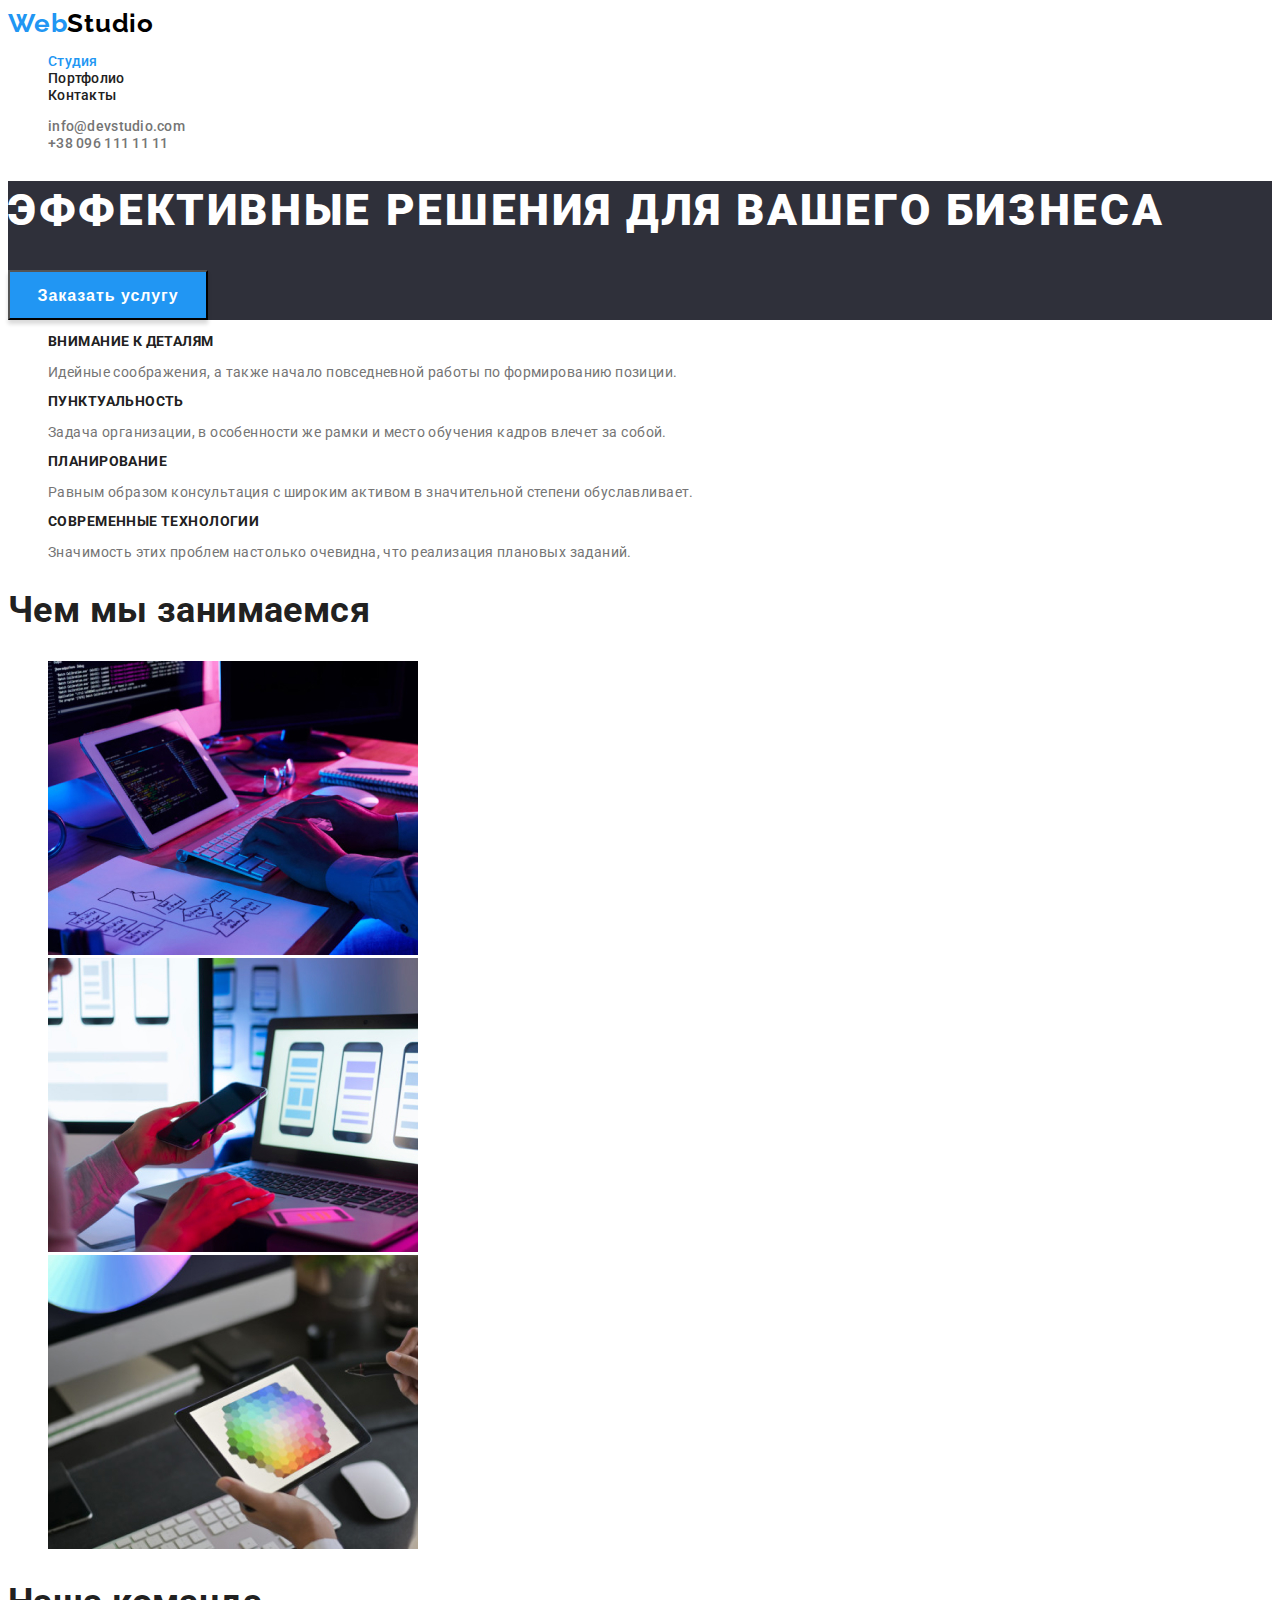
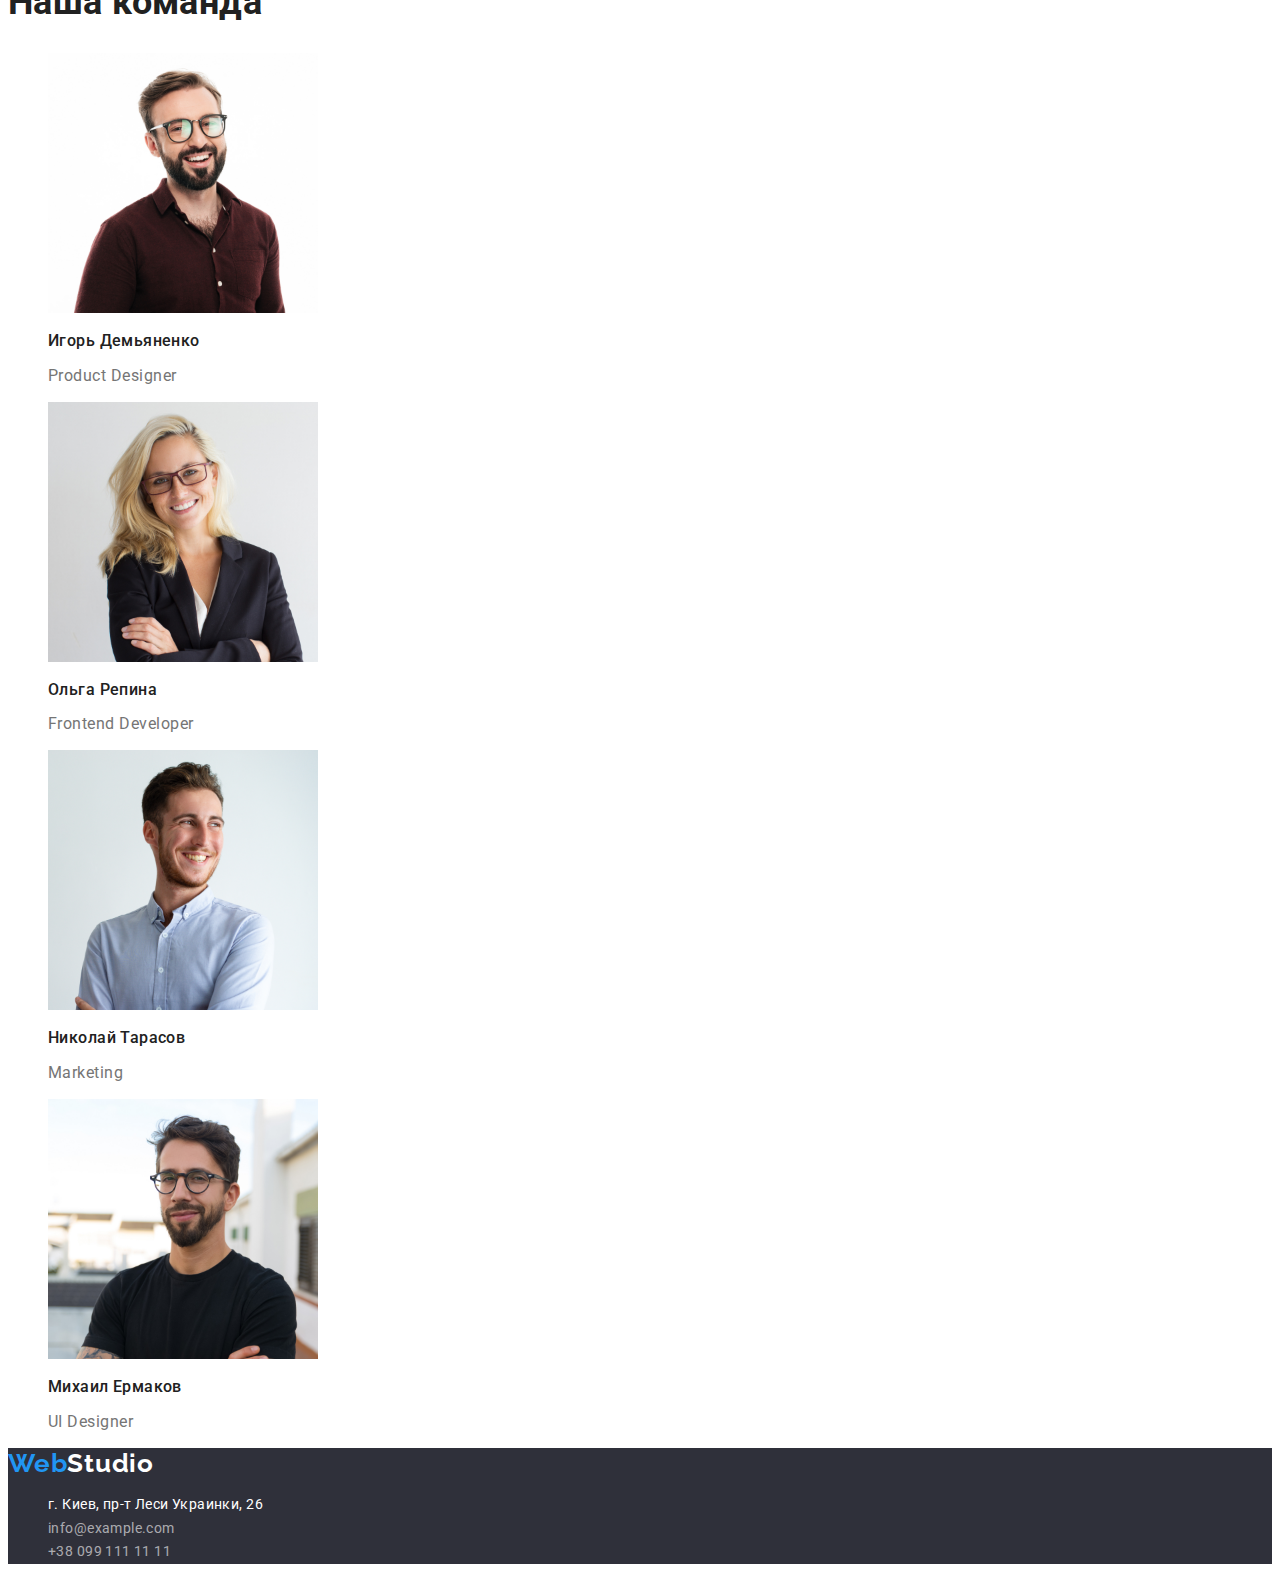
==== index.html @ 62fd4bff "Initial commit" ====
<!DOCTYPE html>
<html lang="ru">

<head>
    <meta charset="UTF-8">
    <meta http-equiv="X-UA-Compatible" content="IE=edge">
    <meta name="viewport" content="width=device-width, initial-scale=1.0">
    <title>Document</title>
    <link rel="preconnect" href="https://fonts.gstatic.com" crossorigin>
    <link
        href="https://fonts.googleapis.com/css2?family=Raleway:wght@700&family=Roboto:wght@400;500;700;900&display=swap"
        rel="stylesheet">
    <link rel="stylesheet" href="./css/styles.css">
</head>

<body>
    <header class="header">
        <nav>
            <a href="/" class="logo link"><span class="logo-color">Web</span>Studio</a>
            <ul class="site-nav list">
                <li><a href="./index.html" class="link current">Студия</a></li>
                <li><a href="./portfolio.html" class="link">Портфолио</a></li>
                <li><a href="/" class="link">Контакты</a></li>
            </ul>
        </nav>
        <ul class="contact-nav list">
            <li><a href="mailto:info@devstudio.com" class="link">info@devstudio.com</a></li>
            <li><a href="tel:380961111111" class="link">+38 096 111 11 11</a></li>
        </ul>
    </header>
    <main>
        <section class="hero">
            <h1 class="hero-title">Эффективные решения для вашего бизнеса</h1>
            <button type="button" class="hero-button">Заказать услугу</button>
        </section>
        <section>
            <h2 class="visually-hidden">Наши плюсы</h2>
            <ul class="features list">
                <li>
                    <h3 class="title">Внимание к деталям</h3>
                    <p class="features-title">Идейные соображения, а также начало повседневной работы по формированию
                        позиции.</p>
                </li>
                <li>
                    <h3 class="title">Пунктуальность</h3>
                    <p class="features-title">Задача организации, в особенности же рамки и место обучения кадров влечет
                        за собой.</p>
                </li>
                <li>
                    <h3 class="title">Планирование</h3>
                    <p class="features-title">Равным образом консультация с широким активом в значительной степени
                        обуславливает.</p>
                </li>
                <li>
                    <h3 class="title">Современные технологии</h3>
                    <p class="features-title">Значимость этих проблем настолько очевидна, что реализация плановых
                        заданий.</p>
                </li>
            </ul>
        </section>
        <section class="section">
            <h2 class="section-title">Чем мы занимаемся</h2>
            <ul class="section-item list">
                <li><img src="./images/img.jpg" alt="Разработка приложений" width="370" height="294"></li>
                <li><img src="./images/img2.jpg" alt="Разработка приложений" width="370" height="294"></li>
                <li><img src="./images/img3.jpg" alt="Разработка приложений" width="370" height="294"></li>
            </ul>
        </section>
        <section class="section">
            <h2 class="section-title">Наша команда</h2>
            <ul class="section-team list">
                <li>
                    <img src="./images/foto.jpg" alt="Игорь Демьяненко" width="270">
                    <h3 class="team">Игорь Демьяненко</h3>
                    <p class="team-list">Product Designer</p>
                </li>
                <li>
                    <img src="./images/foto2.jpg" alt="Ольга Репина" width="270">
                    <h3 class="team">Ольга Репина</h3>
                    <p class="team-list">Frontend Developer</p>
                </li>
                <li>
                    <img src="./images/foto3.jpg" alt="Николай Тарасов" width="270">
                    <h3 class="team">Николай Тарасов</h3>
                    <p class="team-list">Marketing</p>
                </li>
                <li>
                    <img src="./images/foto4.jpg" alt="Михаил Ермаков" width="270">
                    <h3 class="team">Михаил Ермаков</h3>
                    <p class="team-list">UI Designer</p>
                </li>
            </ul>
        </section>
    </main>
    <footer class="footer">
        <a href="/" class="footer-logo link"><span class="footer-logo-studio">Web</span>Studio</a>
        <address class="element-style">
            <ul class="adress list">
                <li class="adress-item">
                    <a class="adress-text" href="https://goo.gl/maps/piqngm7oDQpEDh6u6" target="_blank"
                        rel="noopener nofollow noreferrer">г. Киев, пр-т Леси Украинки, 26</a>
                </li>
                <li class="adress-item">
                    <a class="adress-link" href="mailto:info@example.com">info@example.com</a>
                </li>
                <li class="adress-item">
                    <a class="adress-link" href="tel:+380991111111">+38 099 111 11 11</a>
                </li>
            </ul>
        </address>
    </footer>
</body>

</html>
---- css/styles.css ----
:root {
    --primary-text-color: #212121;
    --secondary-text-color: #757575;
    --accent-text-color: #2196F3;
    --background-color: #ffffff;
    --buttons-color: #F5F4FA;
}

.visually-hidden {
    position: absolute;
    width: 1px;
    height: 1px;
    margin: -1px;
    border: 0;
    padding: 0;

    white-space: nowrap;
    clip-path: inset(100%);
    clip: rect(0 0 0 0);
    overflow: hidden;
    outline: 0;
    outline-offset: 0;
}

body {
    font-family: "Roboto";
    font-size: 14px;
    background-color: var(--white-color);
    color: var(--secondary-text-color);
    letter-spacing: 0.03em;
}


.logo-color {
    color: var(--accent-text-color);
}

.logo {
font-family: 'Raleway';
font-weight: 700;
font-size: 26px;
line-height: 1.19;
letter-spacing: 0.03em;
color: #000;
}

.link {
    text-decoration: none;
}


.list {
    list-style: none;
}

/* site-nav; auth-nav */

.site-nav a {
    font-weight: 500;
    font-size: 14px;
    line-height: 1.14;
    text-decoration: none;
    letter-spacing: 0.02em;
    color: var(--primary-text-color);
}

.site-nav .link.current {
    color: var(--accent-text-color);
}

.site-nav .link:hover {
    color: var(--accent-text-color);
}

.contact-nav a {
    font-size: 14px;
    font-weight: 500;
    line-height: 1.14;
    letter-spacing: 0.02em;
    text-decoration: none;
    color: var(--secondary-text-color);
}
.contact-nav .link:hover {
    color: var(--accent-text-color);
}

/* hero */

.hero {
    background-color: #2F303A;
}

.hero-button {
    width: 200px;
    height: 50px;
    left: 700px;
    top: 430px;
    font-weight: 700;
    font-size: 16px;
    background: #2196F3;
    line-height: 1.87;
    letter-spacing: 00.06em;
    box-shadow: 0px 4px 4px rgba(0, 0, 0, 0.15);
    color: var(--background-color);
}

.hero-button .link:hover {
    background-color: var(--accent-text-color);
    color: var(--background-color);
}

.hero-title {
    text-transform: uppercase;
    font-weight: 900;
    font-size: 44px;
    line-height: 1.36;
    letter-spacing: 0.06em;
    color: var(--background-color);
}

/* our features */

.title {
    font-size: 14px;
    text-transform: uppercase;
    font-weight: 700;
    line-height: 1.14;
    color: var(--primary-text-color);
}

.features-title .title {
    font-weight: 400;
    font-size: 14px;
    line-height: 1.7;
    letter-spacing: 0.03em;
    color: var(--secondary-text-color);
}

/* section */
.section-title {
    font-size: 36px;
    line-height: 1.14;
    color: var(--primary-text-color);
}


/* Наша команда */

.team {
    font-size: 16px;
    line-height: 1.18;
    font-weight: 500;
    color: var(--primary-text-color);
}

.team-list {
    font-size: 16px;
    line-height: 1.18;
    letter-spacing: 0.03em;
    font-weight: 400;
    color: var(--secondary-text-color);
}

/* footer */

.footer {
    background-color: #2F303A;
}

.footer-logo {
    font-family: 'Raleway';
    font-weight: 700;
    font-size: 26px;
    line-height: 1.19;
    letter-spacing: 0.03em;
    color: var(--background-color);
}

.footer-logo-studio {
    color: var(--accent-text-color);
}

.adress-text {
    font-weight: 400;
    font-size: 14px;
    line-height: 1.7;
    letter-spacing: 0.03em;
    color: var(--background-color);
}

.element-style {
    font-style: normal;
}

.adress a {
    text-decoration: none;
}

.adress-link {
    font-weight: 400;
    font-size: 14px;
    line-height: 1.7;
    color: rgba(255, 255, 255, 0.6);
}

.adress-link:hover {
    color: var(--accent-text-color);
}

/* Portfolio part */

.btn-list {
    list-style: none;
}

.portfolio-buttons {
    font-family: inherit;
    font-weight: 500;
    font-size: 16px;
    line-height: 1.6;
    letter-spacing: 0.03em;
    background-color: var(--background-color);
    color: var(--primary-text-color);
}

.portfolio-buttons:hover {
    background-color: var(--accent-text-color);
    color: var(--background-color);
}

/* foto in portfolio */

.portfolio-list {
    list-style: none;
}

.portfolio-text {
    font-weight: 700;
    font-size: 18px;
    line-height: 2;
    letter-spacing: 0.06em;
    color: var(--primary-text-color);
}

.portfolio-item {
    font-weight: 400;
    font-size: 16px;
    line-height: 30px;
    letter-spacing: 0.03em;
    color: var(--secondary-text-color);
}

.portfolio-buttons.active {
    background-color: var(--accent-text-color);
    color: var(--background-color);
}
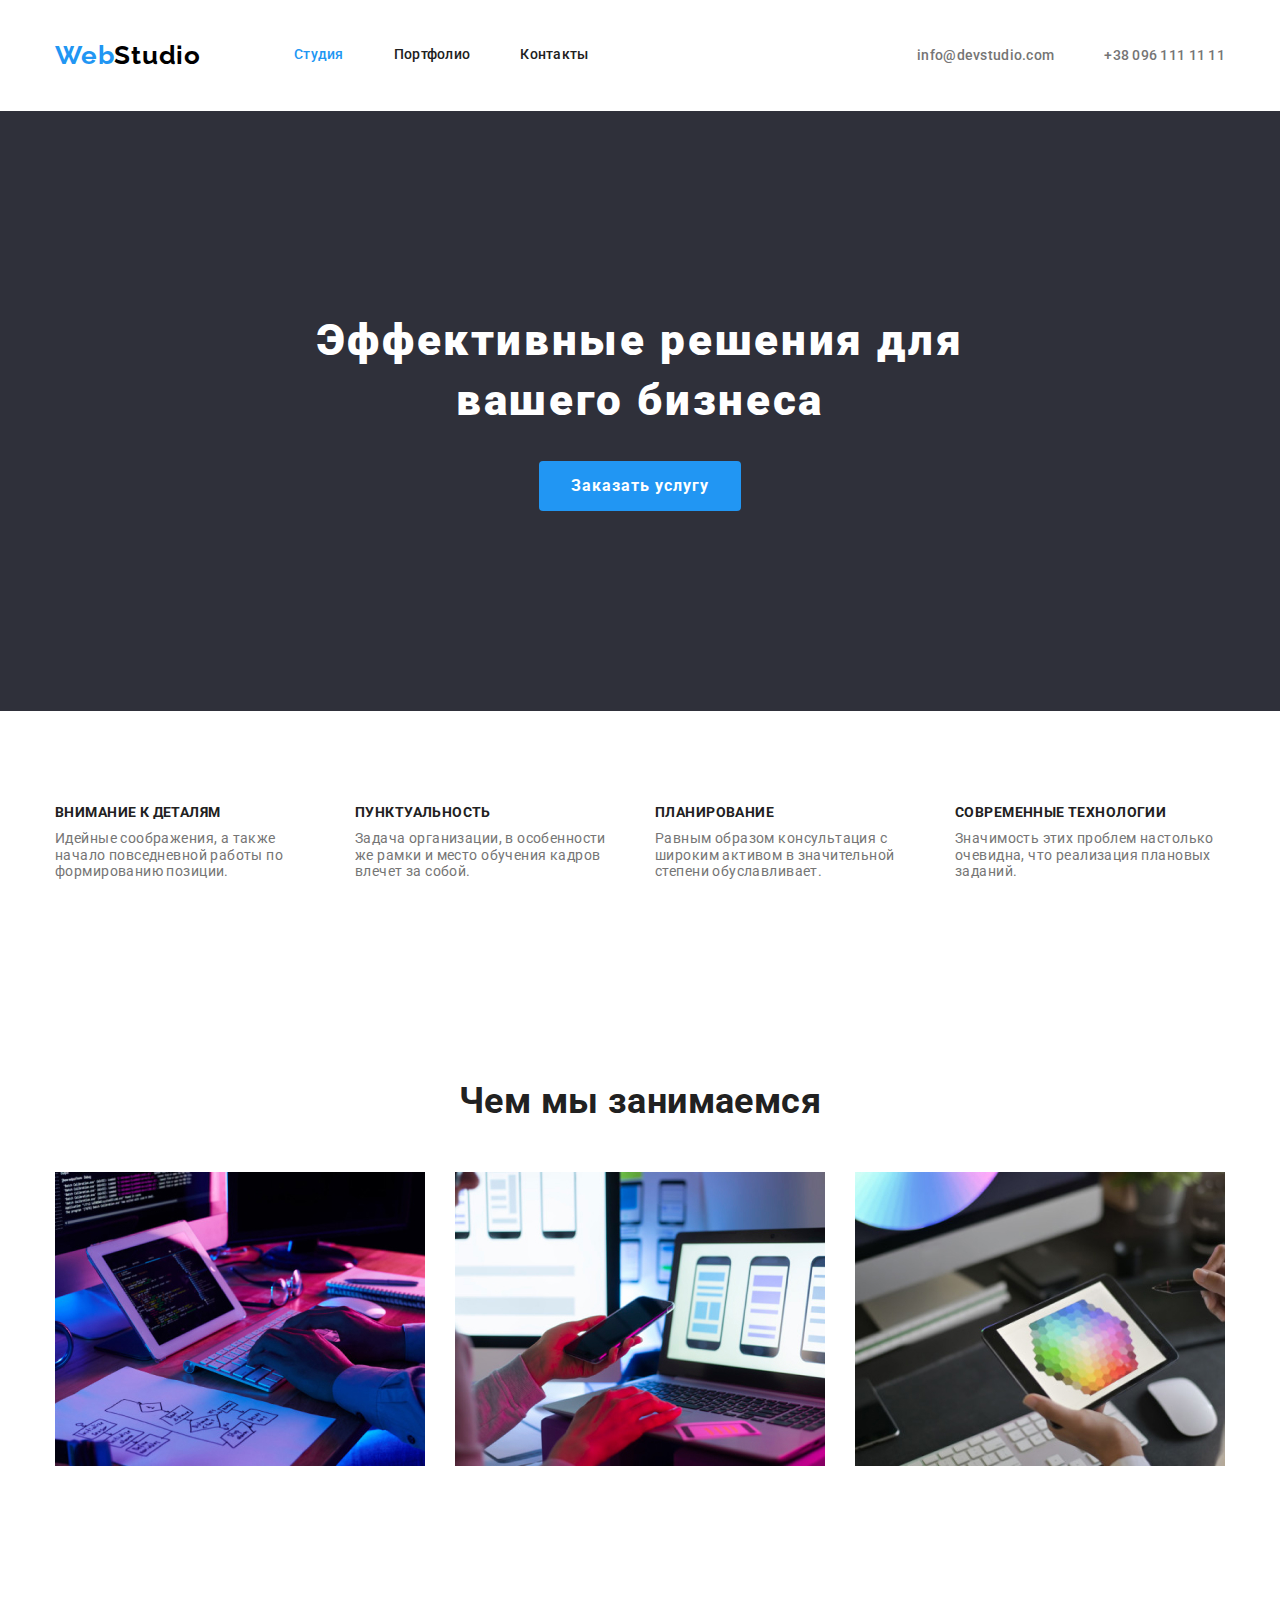
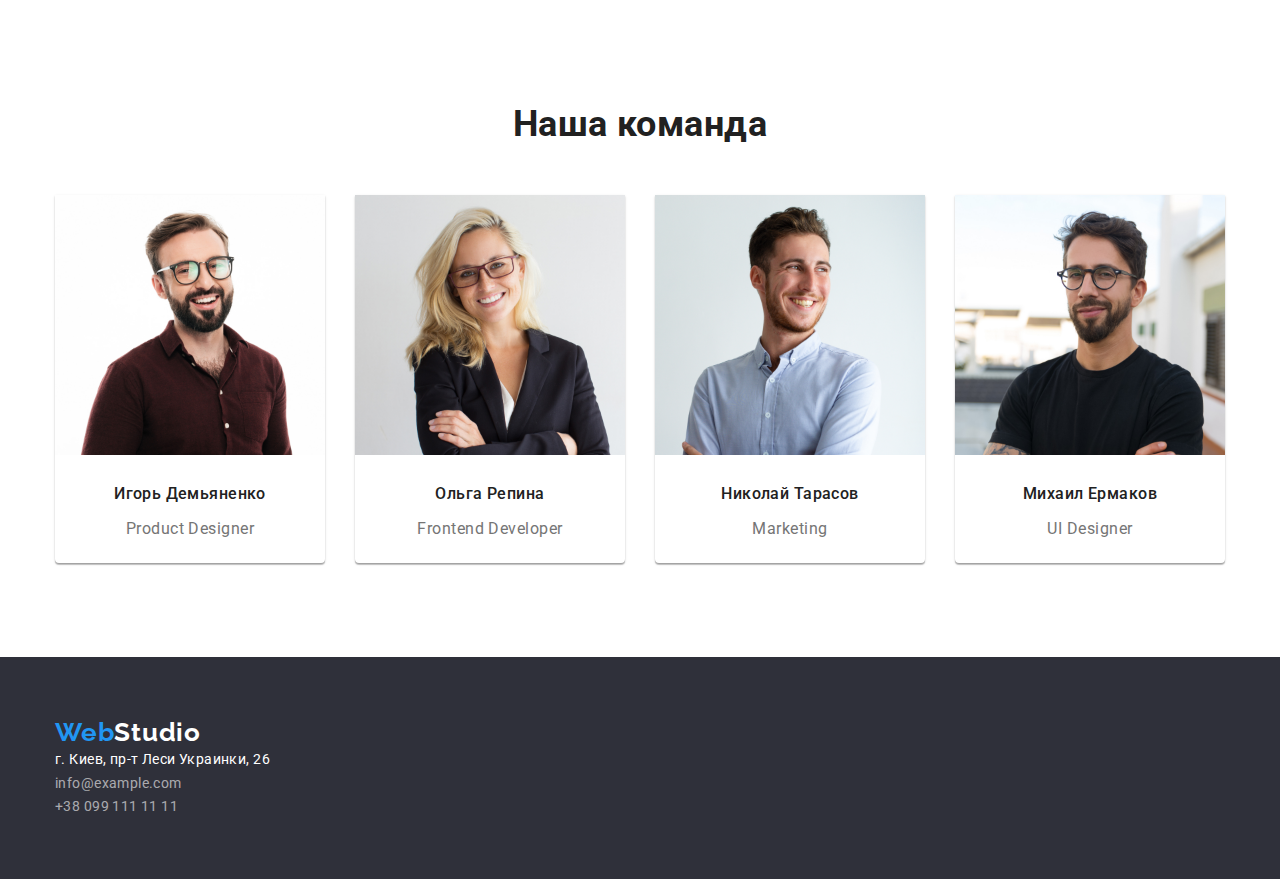
==== commit 5ab459bd: "make changes but problem with cards" ====
--- a/index.html
+++ b/index.html
@@ -10,104 +10,131 @@
     <link
         href="https://fonts.googleapis.com/css2?family=Raleway:wght@700&family=Roboto:wght@400;500;700;900&display=swap"
         rel="stylesheet">
+    <link rel="stylesheet"
+        href="https://cdnjs.cloudflare.com/ajax/libs/modern-normalize/1.1.0/modern-normalize.min.css">
     <link rel="stylesheet" href="./css/styles.css">
 </head>
 
 <body>
     <header class="header">
-        <nav>
-            <a href="/" class="logo link"><span class="logo-color">Web</span>Studio</a>
-            <ul class="site-nav list">
-                <li><a href="./index.html" class="link current">Студия</a></li>
-                <li><a href="./portfolio.html" class="link">Портфолио</a></li>
-                <li><a href="/" class="link">Контакты</a></li>
+        <div class="container main-nav">
+            <nav class="main-nav">
+                <a href="index.html" class="logo link"><span class="logo-color">Web</span>Studio</a>
+                <ul class="site-nav list">
+                    <li class="site-item"><a href="./index.html" class="link current">Студия</a></li>
+                    <li class="site-item"><a href="./portfolio.html" class="link">Портфолио</a></li>
+                    <li class="site-item"><a href="/" class="link">Контакты</a></li>
+                </ul>
+            </nav>
+            <ul class="contact-nav list">
+                <li class="contact-item"><a href="mailto:info@devstudio.com" class="link">info@devstudio.com</a></li>
+                <li class="contact-item"><a href="tel:380961111111" class="link">+38 096 111 11 11</a></li>
             </ul>
-        </nav>
-        <ul class="contact-nav list">
-            <li><a href="mailto:info@devstudio.com" class="link">info@devstudio.com</a></li>
-            <li><a href="tel:380961111111" class="link">+38 096 111 11 11</a></li>
-        </ul>
+        </div>
     </header>
     <main>
-        <section class="hero">
-            <h1 class="hero-title">Эффективные решения для вашего бизнеса</h1>
-            <button type="button" class="hero-button">Заказать услугу</button>
+        <section class="section hero">
+            <div class="container">
+                <h1 class="hero-title">Эффективные решения для вашего бизнеса</h1>
+                <button class="hero-button" type="button">Заказать услугу</button>
+            </div>
         </section>
-        <section>
-            <h2 class="visually-hidden">Наши плюсы</h2>
-            <ul class="features list">
-                <li>
-                    <h3 class="title">Внимание к деталям</h3>
-                    <p class="features-title">Идейные соображения, а также начало повседневной работы по формированию
-                        позиции.</p>
-                </li>
-                <li>
-                    <h3 class="title">Пунктуальность</h3>
-                    <p class="features-title">Задача организации, в особенности же рамки и место обучения кадров влечет
-                        за собой.</p>
-                </li>
-                <li>
-                    <h3 class="title">Планирование</h3>
-                    <p class="features-title">Равным образом консультация с широким активом в значительной степени
-                        обуславливает.</p>
-                </li>
-                <li>
-                    <h3 class="title">Современные технологии</h3>
-                    <p class="features-title">Значимость этих проблем настолько очевидна, что реализация плановых
-                        заданий.</p>
-                </li>
-            </ul>
+        <section class="benefits">
+            <div class="container">
+                <h2 class="visually-hidden">Наши плюсы</h2>
+                <ul class="features list">
+                    <li class="benefits-item">
+                        <h3 class="title">Внимание к деталям</h3>
+                        <p class="features-title">Идейные соображения, а также начало повседневной работы по
+                            формированию
+                            позиции.</p>
+                    </li>
+                    <li class="benefits-item">
+                        <h3 class="title">Пунктуальность</h3>
+                        <p class="features-title">Задача организации, в особенности же рамки и место обучения кадров
+                            влечет
+                            за собой.</p>
+                    </li>
+                    <li class="benefits-item">
+                        <h3 class="title">Планирование</h3>
+                        <p class="features-title">Равным образом консультация с широким активом в значительной степени
+                            обуславливает.</p>
+                    </li>
+                    <li class="benefits-item">
+                        <h3 class="title">Современные технологии</h3>
+                        <p class="features-title">Значимость этих проблем настолько очевидна, что реализация плановых
+                            заданий.</p>
+                    </li>
+                </ul>
+            </div>
         </section>
-        <section class="section">
-            <h2 class="section-title">Чем мы занимаемся</h2>
-            <ul class="section-item list">
-                <li><img src="./images/img.jpg" alt="Разработка приложений" width="370" height="294"></li>
-                <li><img src="./images/img2.jpg" alt="Разработка приложений" width="370" height="294"></li>
-                <li><img src="./images/img3.jpg" alt="Разработка приложений" width="370" height="294"></li>
-            </ul>
+        <section class="section actives">
+            <div class="container cards-border">
+                <h2 class="section-title">Чем мы занимаемся</h2>
+                <ul class="section-item list">
+                    <li class="cards"><img src="./images/img.jpg" alt="Разработка приложений" width="370" height="294">
+                    </li>
+                    <li class="cards"><img src="./images/img2.jpg" alt="Разработка приложений" width="370" height="294">
+                    </li>
+                    <li class="cards"><img src="./images/img3.jpg" alt="Разработка приложений" width="370" height="294">
+                    </li>
+                </ul>
+            </div>
         </section>
-        <section class="section">
-            <h2 class="section-title">Наша команда</h2>
-            <ul class="section-team list">
-                <li>
-                    <img src="./images/foto.jpg" alt="Игорь Демьяненко" width="270">
-                    <h3 class="team">Игорь Демьяненко</h3>
-                    <p class="team-list">Product Designer</p>
-                </li>
-                <li>
-                    <img src="./images/foto2.jpg" alt="Ольга Репина" width="270">
-                    <h3 class="team">Ольга Репина</h3>
-                    <p class="team-list">Frontend Developer</p>
-                </li>
-                <li>
-                    <img src="./images/foto3.jpg" alt="Николай Тарасов" width="270">
-                    <h3 class="team">Николай Тарасов</h3>
-                    <p class="team-list">Marketing</p>
-                </li>
-                <li>
-                    <img src="./images/foto4.jpg" alt="Михаил Ермаков" width="270">
-                    <h3 class="team">Михаил Ермаков</h3>
-                    <p class="team-list">UI Designer</p>
-                </li>
-            </ul>
+        <section class="section main-team">
+            <div class="container">
+                <h2 class="section-title">Наша команда</h2>
+                <ul class="section-team list">
+                    <li class="team-item">
+                        <img src="./images/foto.jpg" alt="Игорь Демьяненко" width="270">
+                        <div class="team-margin">
+                            <h3 class="team">Игорь Демьяненко</h3>
+                            <p class="team-list">Product Designer</p>
+                        </div>
+                    </li>
+                    <li class="team-item">
+                        <img src="./images/foto2.jpg" alt="Ольга Репина" width="270">
+                        <div class="team-margin">
+                            <h3 class="team">Ольга Репина</h3>
+                            <p class="team-list">Frontend Developer</p>
+                        </div>
+                    </li>
+                    <li class="team-item">
+                        <img src="./images/foto3.jpg" alt="Николай Тарасов" width="270">
+                        <div class="team-margin">
+                            <h3 class="team">Николай Тарасов</h3>
+                            <p class="team-list">Marketing</p>
+                        </div>
+                    </li>
+                    <li class="team-item">
+                        <img src="./images/foto4.jpg" alt="Михаил Ермаков" width="270">
+                        <div class="team-margin">
+                            <h3 class="team">Михаил Ермаков</h3>
+                            <p class="team-list">UI Designer</p>
+                        </div>
+                    </li>
+                </ul>
+            </div>
         </section>
     </main>
     <footer class="footer">
-        <a href="/" class="footer-logo link"><span class="footer-logo-studio">Web</span>Studio</a>
-        <address class="element-style">
-            <ul class="adress list">
-                <li class="adress-item">
-                    <a class="adress-text" href="https://goo.gl/maps/piqngm7oDQpEDh6u6" target="_blank"
-                        rel="noopener nofollow noreferrer">г. Киев, пр-т Леси Украинки, 26</a>
-                </li>
-                <li class="adress-item">
-                    <a class="adress-link" href="mailto:info@example.com">info@example.com</a>
-                </li>
-                <li class="adress-item">
-                    <a class="adress-link" href="tel:+380991111111">+38 099 111 11 11</a>
-                </li>
-            </ul>
-        </address>
+        <div class="container">
+            <a href="./index.html" class="footer-logo link"><span class="footer-logo-studio">Web</span>Studio</a>
+            <address class="element-style">
+                <ul class="adress list">
+                    <li class="adress-item">
+                        <a class="adress-text" href="https://goo.gl/maps/piqngm7oDQpEDh6u6" target="_blank"
+                            rel="noopener nofollow noreferrer">г. Киев, пр-т Леси Украинки, 26</a>
+                    </li>
+                    <li class="adress-item">
+                        <a class="adress-link" href="mailto:info@example.com">info@example.com</a>
+                    </li>
+                    <li class="adress-item">
+                        <a class="adress-link" href="tel:+380991111111">+38 099 111 11 11</a>
+                    </li>
+                </ul>
+            </address>
+        </div>
     </footer>
 </body>
 
--- a/css/styles.css
+++ b/css/styles.css
@@ -30,6 +30,59 @@
     letter-spacing: 0.03em;
 }
 
+.container {
+    width: 1200px;
+    padding-left: 15px;
+    padding-right: 15px;
+    margin-right: auto;
+    margin-left: auto;
+}
+
+html {
+    box-sizing: border-box;
+}
+
+*,
+*::after,
+*::before {
+    box-sizing: inherit;
+}
+
+/* Стили для обнуления верхних отступов у элементов */
+h1,
+h2,
+h3,
+h4,
+h5,
+h6,
+p {
+    margin-top: 0;
+}
+
+/* Класс для обнуления базовых свойств у списков (ul) */
+.list {
+    list-style: none;
+    padding-left: 0;
+    margin: 0;
+}
+
+/* Класс для обнуления базовых свойств у ссылок */
+.link {
+    text-decoration: none;
+    color: inherit;
+}
+
+/* Свойства для корректного отображения картинок */
+img {
+    display: block;
+    max-width: 100%;
+    height: auto;
+}
+
+/* Свойства для обнуления курсива у address */
+address {
+    font-style: normal;
+}
 
 .logo-color {
     color: var(--accent-text-color);
@@ -53,9 +106,24 @@
     list-style: none;
 }
 
+.header {
+    margin-top: 40px;
+    margin-bottom: 40px;
+}
+
 /* site-nav; auth-nav */
-
-.site-nav a {
+.main-nav {
+    display: flex;
+    align-items: center;
+}
+
+.site-nav {
+    display: flex;
+    margin-left: 93px;
+}
+
+.site-item {
+    margin-right: 50px;
     font-weight: 500;
     font-size: 14px;
     line-height: 1.14;
@@ -64,6 +132,15 @@
     color: var(--primary-text-color);
 }
 
+.site-item:last-child {
+    margin-right: 0;
+}
+
+.site-item a {
+    padding-top: 32px;
+    padding-bottom: 32px;
+}
+
 .site-nav .link.current {
     color: var(--accent-text-color);
 }
@@ -72,7 +149,15 @@
     color: var(--accent-text-color);
 }
 
+.contact-nav {
+    display: flex;
+    margin-left: auto;
+}
+
 .contact-nav a {
+    margin-left: 50px;
+    padding-top: 32px;
+    padding-bottom: 32px;
     font-size: 14px;
     font-weight: 500;
     line-height: 1.14;
@@ -80,6 +165,8 @@
     text-decoration: none;
     color: var(--secondary-text-color);
 }
+
+
 .contact-nav .link:hover {
     color: var(--accent-text-color);
 }
@@ -87,20 +174,22 @@
 /* hero */
 
 .hero {
+    display: block;
+    text-align: center;
+    margin-bottom: 94px;
     background-color: #2F303A;
 }
 
 .hero-button {
-    width: 200px;
-    height: 50px;
-    left: 700px;
-    top: 430px;
+    margin-bottom: 200px;
+    border: none;
+    border-radius: 4px;
+    padding: 10px 32px;
     font-weight: 700;
     font-size: 16px;
     background: #2196F3;
     line-height: 1.87;
     letter-spacing: 00.06em;
-    box-shadow: 0px 4px 4px rgba(0, 0, 0, 0.15);
     color: var(--background-color);
 }
 
@@ -110,7 +199,12 @@
 }
 
 .hero-title {
-    text-transform: uppercase;
+    display: block;
+    width: 696px;
+    margin-bottom: 30px;
+    padding-top: 200px;
+    margin-left: auto;
+    margin-right: auto;
     font-weight: 900;
     font-size: 44px;
     line-height: 1.36;
@@ -119,8 +213,18 @@
 }
 
 /* our features */
+.features {
+    display: flex;
+    justify-content: space-between;
+    margin-bottom: 94px;
+}
+
+.benefits-item {
+    width: 270px;
+}
 
 .title {
+    margin-bottom: 10px;
     font-size: 14px;
     text-transform: uppercase;
     font-weight: 700;
@@ -141,12 +245,61 @@
     font-size: 36px;
     line-height: 1.14;
     color: var(--primary-text-color);
-}
-
-
+    text-align: center;
+    margin-bottom: 50px;
+}
+
+.section-item {
+    display: flex;
+    flex-wrap: wrap;
+    margin-top: 50px;
+}
+
+.actives {
+    text-align: center;
+    margin-bottom: 50px;
+    padding-top: 94px;
+    padding-bottom: 94px;
+}
+
+.cards {
+    width: 370px;
+    margin-right: 30px;
+}
+
+.cards:last-child {
+    margin-right: 0;
+}
 /* Наша команда */
 
+.main-team {
+    padding-top: 94px;
+    padding-bottom: 94px;
+}
+
+.section-team {
+    display: flex;
+    flex-wrap: wrap;
+}
+
+.team-item {
+    margin-right: 30px;
+    width: 270px;
+    height: 368px;
+    left: 515px;
+    top: 1635px;
+    background: var(--background-color);
+        /* material shadow v1 */
+    box-shadow: 0px 1px 3px rgba(0, 0, 0, 0.12), 0px 1px 1px rgba(0, 0, 0, 0.14), 0px 2px 1px rgba(0, 0, 0, 0.2);
+    border-radius: 0px 0px 4px 4px;
+}
+
+.team-item:last-child {
+    margin-right: 0;
+}
+
 .team {
+    text-align: center;
     font-size: 16px;
     line-height: 1.18;
     font-weight: 500;
@@ -154,6 +307,7 @@
 }
 
 .team-list {
+    text-align: center;
     font-size: 16px;
     line-height: 1.18;
     letter-spacing: 0.03em;
@@ -161,13 +315,20 @@
     color: var(--secondary-text-color);
 }
 
+.team-margin {
+    margin-top: 30px;
+    margin-bottom: 30px;
+}
 /* footer */
 
 .footer {
     background-color: #2F303A;
+    padding-bottom: 60px;
+    padding-top: 60px;
 }
 
 .footer-logo {
+    padding-bottom: 10px;
     font-family: 'Raleway';
     font-weight: 700;
     font-size: 26px;
@@ -181,6 +342,8 @@
 }
 
 .adress-text {
+    padding-top: 10px;
+    padding-bottom: 4px;
     font-weight: 400;
     font-size: 14px;
     line-height: 1.7;
@@ -208,12 +371,29 @@
 }
 
 /* Portfolio part */
+.portfolio {
+    width: 1200px;
+    padding-right: 15px;
+    padding-left: 15px;
+    margin: 0 auto;
+}
+.btn {
+    padding-top: 94px;
+    padding-bottom: 34px;
+    text-align: center;
+}
 
 .btn-list {
-    list-style: none;
-}
+    display: flex;
+    margin-right: 8px;
+    justify-content: center;
+    margin-bottom: 34px;
+}
+
+
 
 .portfolio-buttons {
+    margin-right: 8px;
     font-family: inherit;
     font-weight: 500;
     font-size: 16px;
@@ -221,7 +401,9 @@
     letter-spacing: 0.03em;
     background-color: var(--background-color);
     color: var(--primary-text-color);
-}
+    border-radius: 4px;
+}
+
 
 .portfolio-buttons:hover {
     background-color: var(--accent-text-color);
@@ -231,10 +413,36 @@
 /* foto in portfolio */
 
 .portfolio-list {
+    margin-top: 0;
     list-style: none;
-}
+    display: flex;
+    flex-wrap: wrap;
+}
+
+.photo-portfolio {
+    box-sizing: border-box;
+    margin-right: 30px;
+    margin-bottom: 30px;
+    width: 370px;
+    height: 404px;
+    left: 215px;
+    top: 262px;
+    
+    background: var(--background-color);
+    border: 1px solid #EEEEEE;
+}
+
+.photo-portfolio:not:(nth-child(3n)) {
+    margin-right: 30px;
+}
+
+.photo-portfolio:nth-last-child(-n+3) {
+    margin-bottom: 0;
+}
+
 
 .portfolio-text {
+    margin-bottom: 4px;
     font-weight: 700;
     font-size: 18px;
     line-height: 2;
@@ -243,6 +451,7 @@
 }
 
 .portfolio-item {
+    margin-bottom: 0;
     font-weight: 400;
     font-size: 16px;
     line-height: 30px;
@@ -253,4 +462,8 @@
 .portfolio-buttons.active {
     background-color: var(--accent-text-color);
     color: var(--background-color);
+}
+
+.photo-border {
+    padding: 20px 24px;
 }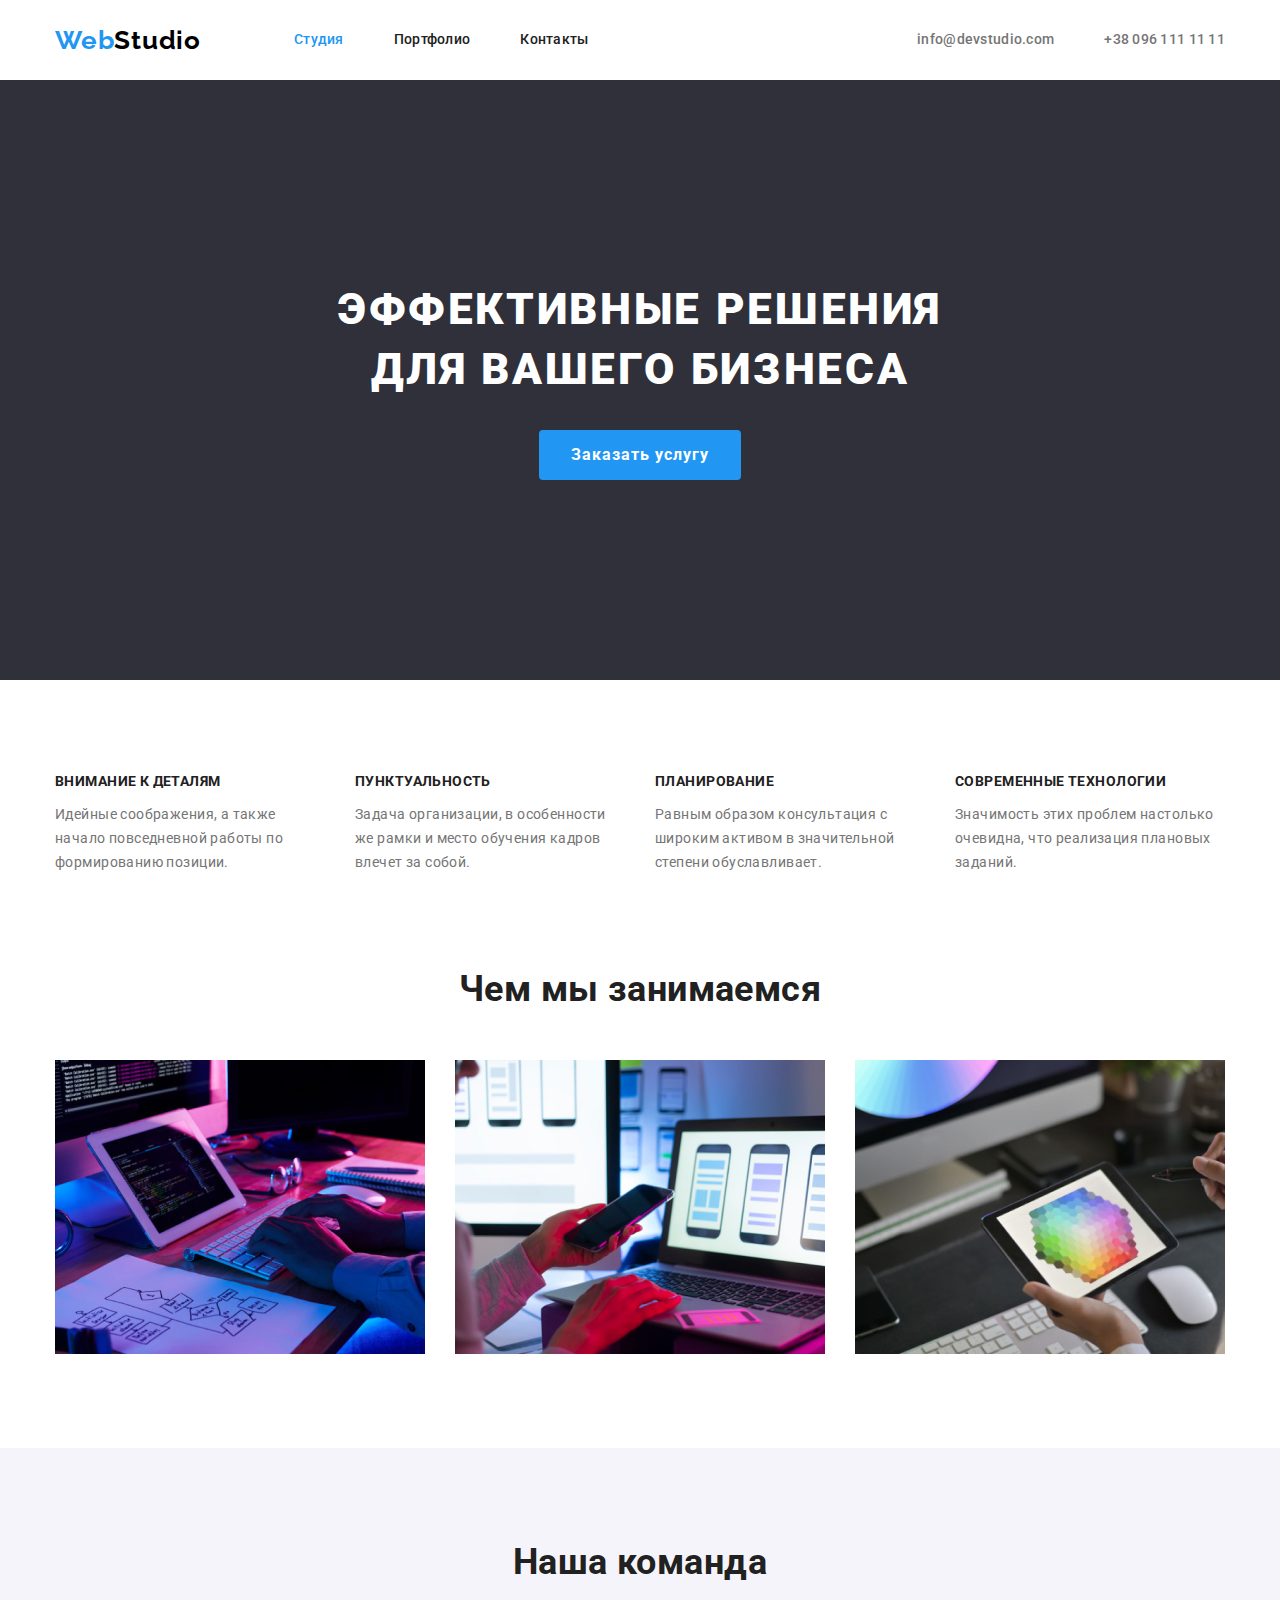
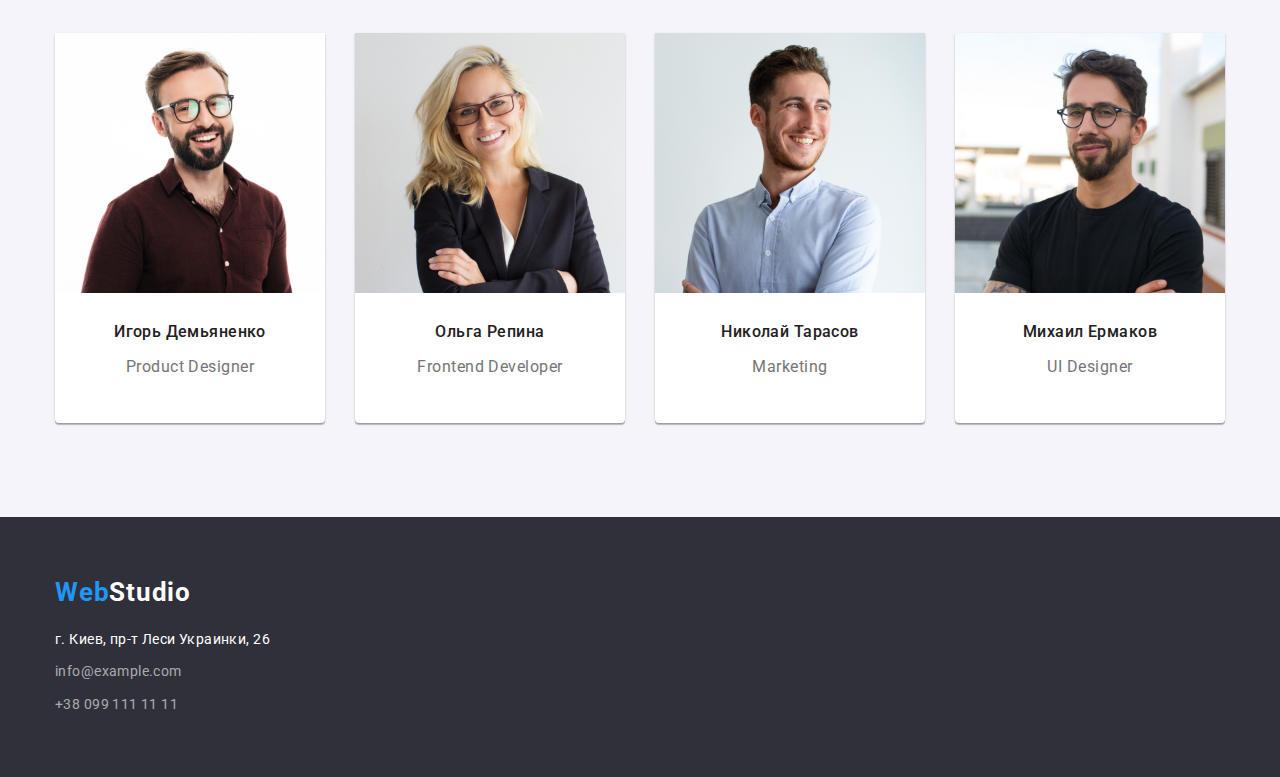
==== commit 712511cd: "make chang" ====
--- a/index.html
+++ b/index.html
@@ -39,7 +39,7 @@
                 <button class="hero-button" type="button">Заказать услугу</button>
             </div>
         </section>
-        <section class="benefits">
+        <section class="section benefits">
             <div class="container">
                 <h2 class="visually-hidden">Наши плюсы</h2>
                 <ul class="features list">
--- a/css/styles.css
+++ b/css/styles.css
@@ -106,11 +106,9 @@
     list-style: none;
 }
 
-.header {
-    margin-top: 40px;
-    margin-bottom: 40px;
-}
-
+.section {
+    padding: 94px 0;
+}
 /* site-nav; auth-nav */
 .main-nav {
     display: flex;
@@ -137,6 +135,7 @@
 }
 
 .site-item a {
+    display: block;
     padding-top: 32px;
     padding-bottom: 32px;
 }
@@ -154,8 +153,12 @@
     margin-left: auto;
 }
 
+.contact-nav .contact-item + .contact-item {
+    margin-left: 50px;
+}
+
 .contact-nav a {
-    margin-left: 50px;
+    display: block;
     padding-top: 32px;
     padding-bottom: 32px;
     font-size: 14px;
@@ -174,14 +177,12 @@
 /* hero */
 
 .hero {
-    display: block;
+    padding: 200px 0;
     text-align: center;
-    margin-bottom: 94px;
     background-color: #2F303A;
 }
 
 .hero-button {
-    margin-bottom: 200px;
     border: none;
     border-radius: 4px;
     padding: 10px 32px;
@@ -189,7 +190,7 @@
     font-size: 16px;
     background: #2196F3;
     line-height: 1.87;
-    letter-spacing: 00.06em;
+    letter-spacing: 0.06em;
     color: var(--background-color);
 }
 
@@ -199,10 +200,10 @@
 }
 
 .hero-title {
+    text-transform: uppercase;
     display: block;
     width: 696px;
     margin-bottom: 30px;
-    padding-top: 200px;
     margin-left: auto;
     margin-right: auto;
     font-weight: 900;
@@ -214,9 +215,8 @@
 
 /* our features */
 .features {
-    display: flex;
-    justify-content: space-between;
-    margin-bottom: 94px;
+display: flex;
+justify-content: space-between;
 }
 
 .benefits-item {
@@ -224,7 +224,6 @@
 }
 
 .title {
-    margin-bottom: 10px;
     font-size: 14px;
     text-transform: uppercase;
     font-weight: 700;
@@ -232,7 +231,8 @@
     color: var(--primary-text-color);
 }
 
-.features-title .title {
+.features-title {
+    margin-bottom: 0;
     font-weight: 400;
     font-size: 14px;
     line-height: 1.7;
@@ -252,18 +252,14 @@
 .section-item {
     display: flex;
     flex-wrap: wrap;
-    margin-top: 50px;
 }
 
 .actives {
-    text-align: center;
-    margin-bottom: 50px;
-    padding-top: 94px;
+    padding-top: 0;
     padding-bottom: 94px;
 }
 
 .cards {
-    width: 370px;
     margin-right: 30px;
 }
 
@@ -273,8 +269,7 @@
 /* Наша команда */
 
 .main-team {
-    padding-top: 94px;
-    padding-bottom: 94px;
+    background-color: var(--buttons-color)
 }
 
 .section-team {
@@ -284,10 +279,6 @@
 
 .team-item {
     margin-right: 30px;
-    width: 270px;
-    height: 368px;
-    left: 515px;
-    top: 1635px;
     background: var(--background-color);
         /* material shadow v1 */
     box-shadow: 0px 1px 3px rgba(0, 0, 0, 0.12), 0px 1px 1px rgba(0, 0, 0, 0.14), 0px 2px 1px rgba(0, 0, 0, 0.2);
@@ -316,8 +307,8 @@
 }
 
 .team-margin {
-    margin-top: 30px;
-    margin-bottom: 30px;
+    padding-top: 30px;
+    padding-bottom: 30px;
 }
 /* footer */
 
@@ -328,8 +319,8 @@
 }
 
 .footer-logo {
-    padding-bottom: 10px;
-    font-family: 'Raleway';
+    display: block;
+    margin-bottom: 20px;
     font-weight: 700;
     font-size: 26px;
     line-height: 1.19;
@@ -349,6 +340,14 @@
     line-height: 1.7;
     letter-spacing: 0.03em;
     color: var(--background-color);
+}
+
+.adress-item {
+    margin-bottom: 9px;
+}
+
+.adress-item:last-child {
+    margin-bottom: 0;
 }
 
 .element-style {
@@ -377,31 +376,28 @@
     padding-left: 15px;
     margin: 0 auto;
 }
-.btn {
-    padding-top: 94px;
-    padding-bottom: 34px;
-    text-align: center;
-}
 
 .btn-list {
     display: flex;
-    margin-right: 8px;
     justify-content: center;
-    margin-bottom: 34px;
-}
-
-
+    margin-bottom: 50px;
+}
+
+.btn-list .item + .item {
+    margin-left: 8px;
+}
 
 .portfolio-buttons {
-    margin-right: 8px;
+    padding: 6px 22px;
     font-family: inherit;
     font-weight: 500;
     font-size: 16px;
     line-height: 1.6;
     letter-spacing: 0.03em;
-    background-color: var(--background-color);
+    background-color: var(--buttons-color);
     color: var(--primary-text-color);
     border-radius: 4px;
+    border-color: transparent;
 }
 
 
@@ -413,21 +409,20 @@
 /* foto in portfolio */
 
 .portfolio-list {
+    padding-left: 0;
     margin-top: 0;
     list-style: none;
     display: flex;
     flex-wrap: wrap;
+    margin-right: -30px;
+    margin-bottom: -30px;
 }
 
 .photo-portfolio {
     box-sizing: border-box;
     margin-right: 30px;
     margin-bottom: 30px;
-    width: 370px;
-    height: 404px;
-    left: 215px;
-    top: 262px;
-    
+    flex-basis: calc((100% - 90px)/3);
     background: var(--background-color);
     border: 1px solid #EEEEEE;
 }
@@ -436,9 +431,6 @@
     margin-right: 30px;
 }
 
-.photo-portfolio:nth-last-child(-n+3) {
-    margin-bottom: 0;
-}
 
 
 .portfolio-text {
